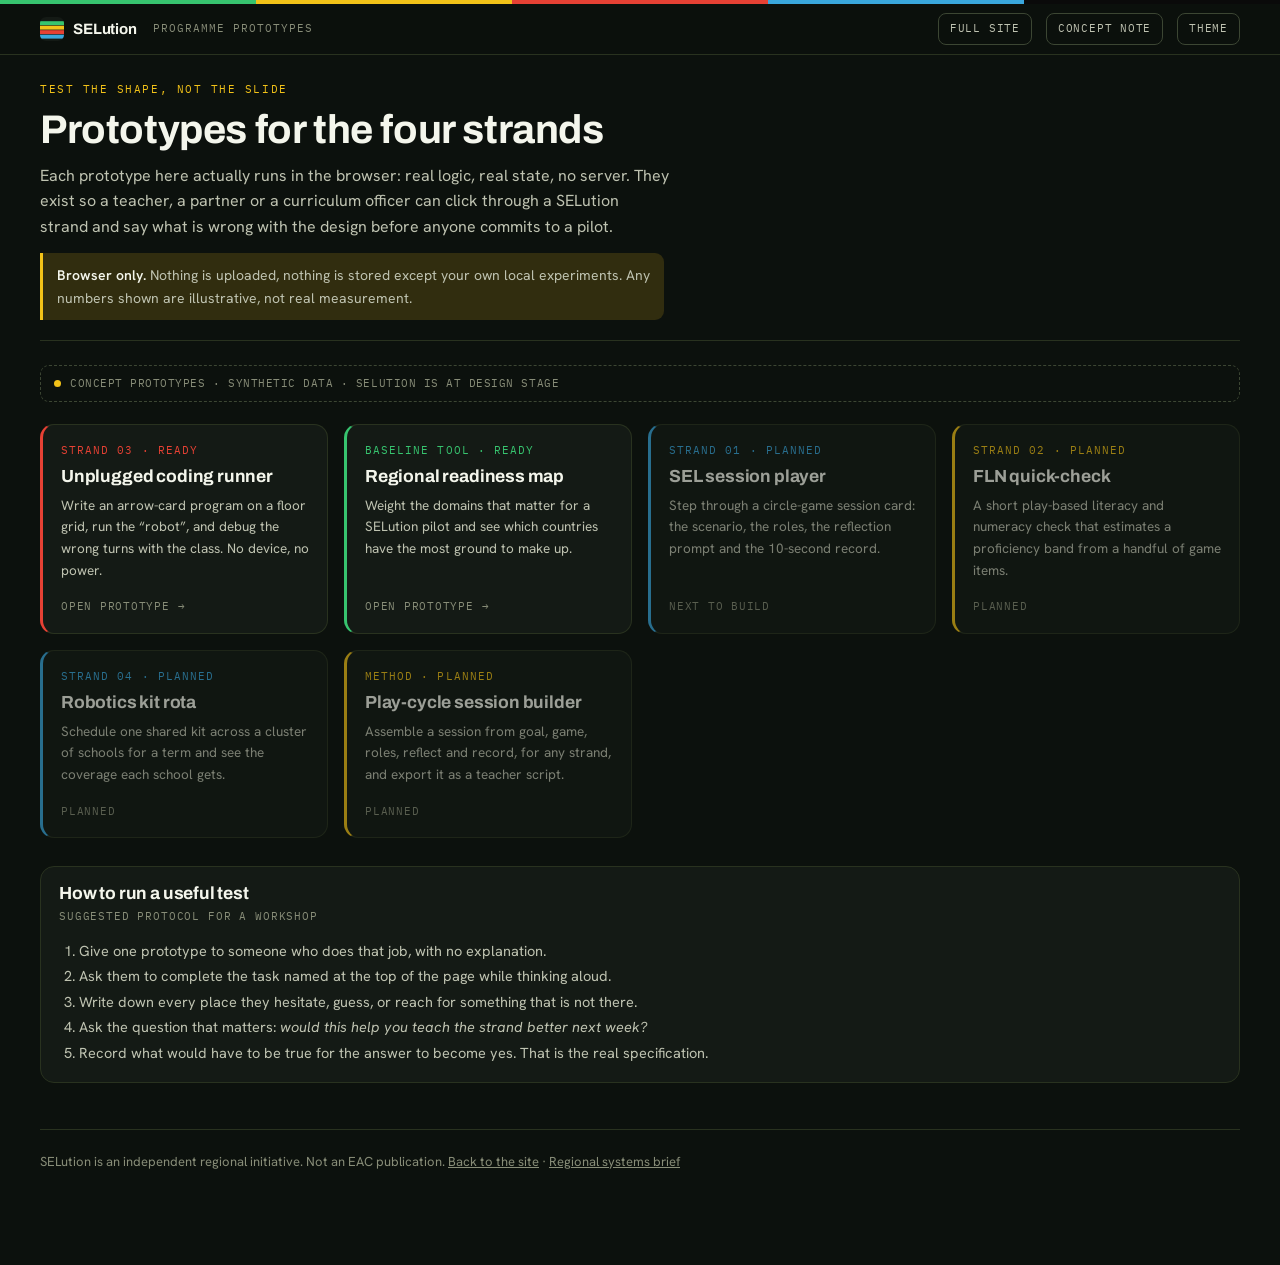
==== prototypes/index.html @ 43a7c2df "Rebrand to SELution; keep the EAC systems concept as the reference brief The offer narrows, on partn" ====
<!doctype html>
<html lang="en">
<head>
<meta charset="utf-8">
<title>Programme prototypes &middot; SELution</title>
<meta name="viewport" content="width=device-width, initial-scale=1">
<meta name="description" content="Working prototypes for the SELution strands: things a teacher or partner can actually run in a browser to test whether the programme shape is right.">
<meta name="theme-color" content="#0c110d">
<link rel="icon" href="data:image/svg+xml,%3Csvg%20xmlns='http://www.w3.org/2000/svg'%20viewBox='0%200%2040%2040'%3E%3Crect%20width='40'%20height='40'%20rx='9'%20fill='%230c110d'/%3E%3Crect%20y='6'%20width='40'%20height='5.6'%20fill='%2337c46f'/%3E%3Crect%20y='13.6'%20width='40'%20height='5.6'%20fill='%23f2c218'/%3E%3Crect%20y='21.2'%20width='40'%20height='5.6'%20fill='%23e64134'/%3E%3Crect%20y='28.8'%20width='40'%20height='5.6'%20fill='%233aa7dd'/%3E%3C/svg%3E">
<link rel="preconnect" href="https://fonts.googleapis.com">
<link rel="preconnect" href="https://fonts.gstatic.com" crossorigin>
<link rel="stylesheet" href="https://fonts.googleapis.com/css2?family=Archivo:wdth,wght@110,600;110,700;110,800&family=Hanken+Grotesk:wght@400;500;600;700&family=IBM+Plex+Mono:wght@400;500&display=swap">
<link rel="stylesheet" href="../assets/proto.css">
<style>:root{ --sa: var(--fg-gold); }</style>
</head>
<body>
<a class="skip vh" href="#app">Skip to the prototypes</a>
<div class="flagband"></div>
<header class="topbar">
  <div class="topbar-inner">
    <a class="brand" href="../index.html">
      <svg viewBox="0 0 40 40" aria-hidden="true"><rect width="40" height="40" fill="#141a15"/><rect y="7" width="40" height="6.5" fill="#37c46f"/><rect y="14.5" width="40" height="6.5" fill="#f2c218"/><rect y="22" width="40" height="6.5" fill="#e64134"/><rect y="29.5" width="40" height="6.5" fill="#3aa7dd"/></svg>
      <span>SELution</span>
    </a>
    <span class="crumb">Programme prototypes</span>
    <span class="spacer"></span>
    <a class="iconbtn" href="../index.html">Full site</a>
    <a class="iconbtn" href="../concept-note.html">Concept note</a>
    <button class="iconbtn" id="themeBtn" type="button" aria-label="Toggle light or dark theme">Theme</button>
  </div>
</header>

<main class="wrap" id="app">
  <div class="hd">
    <p class="eyebrow">Test the shape, not the slide</p>
    <h1>Prototypes for the four strands</h1>
    <p class="lede">
      Each prototype here actually runs in the browser: real logic, real state, no server. They exist
      so a teacher, a partner or a curriculum officer can click through a SELution strand and say what
      is wrong with the design before anyone commits to a pilot.
    </p>
    <p class="tests">
      <b>Browser only.</b> Nothing is uploaded, nothing is stored except your own local experiments.
      Any numbers shown are illustrative, not real measurement.
    </p>
  </div>

  <div class="synth">
    <span class="dot" aria-hidden="true"></span>
    <span>Concept prototypes &middot; synthetic data &middot; SELution is at design stage</span>
  </div>

  <div class="hub">
    <a class="hubcard" style="--bc: var(--fg-red)" href="unplugged-coding.html">
      <span class="bn">Strand 03 &middot; ready</span>
      <h3>Unplugged coding runner</h3>
      <p>Write an arrow-card program on a floor grid, run the &ldquo;robot&rdquo;, and debug the wrong turns with the class. No device, no power.</p>
      <span class="go">Open prototype &rarr;</span>
    </a>
    <a class="hubcard" style="--bc: var(--fg-green)" href="readiness-map.html">
      <span class="bn">Baseline tool &middot; ready</span>
      <h3>Regional readiness map</h3>
      <p>Weight the domains that matter for a SELution pilot and see which countries have the most ground to make up.</p>
      <span class="go">Open prototype &rarr;</span>
    </a>
    <div class="hubcard" style="--bc: var(--fg-blue); opacity:.62; cursor:default">
      <span class="bn">Strand 01 &middot; planned</span>
      <h3>SEL session player</h3>
      <p>Step through a circle-game session card: the scenario, the roles, the reflection prompt and the 10-second record.</p>
      <span class="go">Next to build</span>
    </div>
    <div class="hubcard" style="--bc: var(--fg-gold); opacity:.62; cursor:default">
      <span class="bn">Strand 02 &middot; planned</span>
      <h3>FLN quick-check</h3>
      <p>A short play-based literacy and numeracy check that estimates a proficiency band from a handful of game items.</p>
      <span class="go">Planned</span>
    </div>
    <div class="hubcard" style="--bc: var(--fg-blue); opacity:.62; cursor:default">
      <span class="bn">Strand 04 &middot; planned</span>
      <h3>Robotics kit rota</h3>
      <p>Schedule one shared kit across a cluster of schools for a term and see the coverage each school gets.</p>
      <span class="go">Planned</span>
    </div>
    <div class="hubcard" style="--bc: var(--fg-gold); opacity:.62; cursor:default">
      <span class="bn">Method &middot; planned</span>
      <h3>Play-cycle session builder</h3>
      <p>Assemble a session from goal, game, roles, reflect and record, for any strand, and export it as a teacher script.</p>
      <span class="go">Planned</span>
    </div>
  </div>

  <div class="card" style="margin-top:28px">
    <h3>How to run a useful test</h3>
    <p class="sub">Suggested protocol for a workshop</p>
    <ol style="margin:0; padding-left:20px; color:var(--ink-2); font-size:14.5px; line-height:1.75">
      <li>Give one prototype to someone who does that job, with no explanation.</li>
      <li>Ask them to complete the task named at the top of the page while thinking aloud.</li>
      <li>Write down every place they hesitate, guess, or reach for something that is not there.</li>
      <li>Ask the question that matters: <em>would this help you teach the strand better next week?</em></li>
      <li>Record what would have to be true for the answer to become yes. That is the real specification.</li>
    </ol>
  </div>

  <footer class="foot">
    <p>SELution is an independent regional initiative. Not an EAC publication.
    <a href="../index.html">Back to the site</a> &middot; <a href="../regional-brief.html">Regional systems brief</a></p>
  </footer>
</main>

<script src="../assets/proto.js"></script>
<script>EM.boot();</script>
</body>
</html>
---- assets/proto.css ----
/* ============================================================
   ELIMU MOJA / prototype workbench
   Shared design layer for the eight block prototypes.
   Same tokens and type as the main site; a leaner component set
   built for tools rather than for prose.
   ============================================================ */

:root{
  color-scheme: dark;

  --fg-green:  #37c46f;
  --fg-gold:   #f2c218;
  --fg-red:    #e64134;
  --fg-blue:   #3aa7dd;
  --fg-black:  #0a0a0a;
  --fg-ivory:  #f4efe2;

  --bg:          #0c110d;
  --surface:     #141a15;
  --surface-2:   #1b221c;
  --surface-3:   #232c24;
  --ink:         #f4f6ec;
  --ink-2:       #bfc3b1;
  --muted:       #888d78;
  --hair:        #29321f;
  --hair-strong: #3c4633;

  --good:     #37c46f;
  --warning:  #f2c218;
  --serious:  #ec835a;
  --critical: #f26a5e;

  --fg-blue-txt:  var(--fg-blue);
  --fg-green-txt: var(--fg-green);
  --fg-gold-txt:  var(--fg-gold);
  --fg-red-txt:   var(--fg-red);

  --focus: var(--fg-blue);

  --sa: var(--fg-green);
  --sa-soft: color-mix(in srgb, var(--sa) 16%, var(--bg));

  --font-display: "Archivo", "Segoe UI", system-ui, sans-serif;
  --font-body:    "Hanken Grotesk", "Segoe UI", system-ui, sans-serif;
  --font-mono:    "IBM Plex Mono", ui-monospace, "SFMono-Regular", Menlo, monospace;

  --maxw: 1240px;
  --radius: 14px;
  --radius-sm: 9px;
  --band: linear-gradient(90deg,
      var(--fg-green) 0 20%, var(--fg-gold) 20% 40%, var(--fg-red) 40% 60%,
      var(--fg-blue) 60% 80%, var(--fg-black) 80% 100%);
}

:root[data-theme="light"]{
  color-scheme: light;
  --fg-green:  #0f7d3b;
  --fg-gold:   #a9770a;
  --fg-red:    #c52d23;
  --fg-blue:   #1a76a6;
  --fg-black:  #14160f;
  --fg-ivory:  #4a4a3c;

  --bg:          #f7f7f2;
  --surface:     #ffffff;
  --surface-2:   #eeefe6;
  --surface-3:   #e4e6da;
  --ink:         #14160f;
  --ink-2:       #45483b;
  --muted:       #67695a;
  --hair:        #e0e1d2;
  --hair-strong: #cccdb9;

  --good:     #0c7a2e;
  --warning:  #9a6b00;
  --serious:  #b8511f;
  --critical: #c0271f;

  --fg-blue-txt:  #15607f;
  --fg-green-txt: #0c6631;
  --fg-gold-txt:  #7d5607;
  --fg-red-txt:   #a82219;
  --focus: #1a76a6;
  --sa-soft: color-mix(in srgb, var(--sa) 12%, var(--bg));
}

*,*::before,*::after{ box-sizing:border-box; }
[hidden]{ display:none !important; }
html{ -webkit-text-size-adjust:100%; }
body{
  margin:0; background:var(--bg); color:var(--ink);
  font-family:var(--font-body); font-size:15.5px; line-height:1.6;
  -webkit-font-smoothing:antialiased;
}
h1,h2,h3,h4{ font-family:var(--font-display); font-weight:700; line-height:1.15; margin:0; letter-spacing:-.01em; }
h1{ font-size:clamp(26px,3.4vw,40px); }
h2{ font-size:clamp(20px,2.4vw,27px); }
h3{ font-size:17.5px; }
h4{ font-size:14.5px; }
p{ margin:0 0 12px; }
a{ color:var(--fg-blue-txt); }
:focus-visible{ outline:2px solid var(--focus); outline-offset:2px; border-radius:4px; }

.vh{ position:absolute!important; width:1px; height:1px; margin:-1px; padding:0; overflow:hidden; clip-path:inset(50%); white-space:nowrap; border:0; }
a.skip:focus{ position:fixed; z-index:99; left:12px; top:12px; width:auto; height:auto; clip-path:none; margin:0;
  padding:9px 14px; background:var(--surface); border:1px solid var(--sa); border-radius:8px; color:var(--ink); text-decoration:none; }

/* ---------- chrome ---------- */
.flagband{ height:4px; background:var(--band); }
.topbar{ position:sticky; top:0; z-index:40; background:color-mix(in srgb,var(--bg) 88%, transparent);
  backdrop-filter:blur(9px); border-bottom:1px solid var(--hair); }
.topbar-inner{ max-width:var(--maxw); margin:0 auto; padding:9px 20px; display:flex; align-items:center; gap:14px; }
.brand{ display:flex; align-items:center; gap:9px; text-decoration:none; color:var(--ink); font-weight:700;
  font-family:var(--font-display); font-size:15px; letter-spacing:-.01em; flex:none; }
.brand svg{ width:24px; height:24px; border-radius:6px; display:block; }
.crumb{ font-family:var(--font-mono); font-size:11px; letter-spacing:.09em; text-transform:uppercase; color:var(--muted);
  margin-left:2px; white-space:nowrap; overflow:hidden; text-overflow:ellipsis; }
.crumb b{ color:var(--ink-2); font-weight:500; }
.spacer{ flex:1 1 auto; min-width:0; }
.iconbtn{ font:inherit; font-family:var(--font-mono); font-size:11px; letter-spacing:.07em; text-transform:uppercase;
  color:var(--ink-2); background:none; border:1px solid var(--hair-strong); border-radius:8px; padding:6px 11px;
  cursor:pointer; min-height:32px; white-space:nowrap; text-decoration:none; display:inline-flex; align-items:center; }
.iconbtn:hover{ border-color:var(--sa); color:var(--ink); }

/* ---------- page frame ---------- */
.wrap{ max-width:var(--maxw); margin:0 auto; padding:26px 20px 80px; }
.hd{ border-bottom:1px solid var(--hair); padding-bottom:20px; margin-bottom:24px; }
.eyebrow{ font-family:var(--font-mono); font-size:11px; letter-spacing:.14em; text-transform:uppercase;
  color:var(--sa); margin:0 0 8px; }
.lede{ color:var(--ink-2); max-width:70ch; margin:10px 0 0; font-size:16px; }
.tests{ margin:14px 0 0; padding:11px 14px; border-left:3px solid var(--sa); background:var(--sa-soft);
  border-radius:0 var(--radius-sm) var(--radius-sm) 0; font-size:14px; color:var(--ink-2); max-width:78ch; }
.tests b{ color:var(--ink); font-weight:600; }

.synth{ display:flex; align-items:center; gap:9px; flex-wrap:wrap; margin:0 0 22px; padding:9px 13px;
  border:1px dashed var(--hair-strong); border-radius:var(--radius-sm); font-family:var(--font-mono);
  font-size:10.5px; letter-spacing:.05em; text-transform:uppercase; color:var(--muted); }
.synth .dot{ width:7px; height:7px; border-radius:50%; background:var(--warning); flex:none; }

/* ---------- layout ---------- */
.grid{ display:grid; gap:18px; }
.grid.c2{ grid-template-columns:repeat(auto-fit,minmax(320px,1fr)); }
.grid.c3{ grid-template-columns:repeat(auto-fit,minmax(240px,1fr)); }
.grid.c4{ grid-template-columns:repeat(auto-fit,minmax(180px,1fr)); }
.grid > *{ min-width:0; }
.split{ display:grid; gap:20px; grid-template-columns:minmax(0,300px) minmax(0,1fr); align-items:start; }
@media (max-width:860px){ .split{ grid-template-columns:1fr; } }

.card{ background:var(--surface); border:1px solid var(--hair); border-radius:var(--radius); padding:17px 18px; min-width:0; }
.card.pad0{ padding:0; overflow:hidden; }
.card > h3{ margin:0 0 4px; }
.card .sub{ font-family:var(--font-mono); font-size:10.5px; letter-spacing:.08em; text-transform:uppercase;
  color:var(--muted); margin:0 0 13px; }
.panel{ background:var(--surface-2); border:1px solid var(--hair); border-radius:var(--radius-sm); padding:13px 15px; }

/* ---------- controls ---------- */
.field{ display:block; margin:0 0 13px; }
.field > .lab, .lab{ display:block; font-family:var(--font-mono); font-size:10.5px; letter-spacing:.08em;
  text-transform:uppercase; color:var(--muted); margin:0 0 5px; }
.inp, select.inp, textarea.inp{ font:inherit; font-family:var(--font-body); font-size:14.5px; width:100%;
  background:var(--surface-2); color:var(--ink); border:1px solid var(--hair-strong); border-radius:8px;
  padding:8px 11px; min-height:38px; }
select.inp{ cursor:pointer; }
textarea.inp{ min-height:84px; resize:vertical; line-height:1.5; }
.inp::placeholder{ color:var(--muted); }
.inp:focus-visible{ border-color:var(--focus); }
.inp[aria-invalid="true"]{ border-color:var(--critical); }
.hint{ font-size:12.5px; color:var(--muted); margin:5px 0 0; }
.err{ font-size:12.5px; color:var(--critical); margin:5px 0 0; min-height:0; }

.btn{ font:inherit; font-family:var(--font-body); font-weight:600; font-size:14px; cursor:pointer;
  background:var(--sa); color:#08150c; border:1px solid var(--sa); border-radius:9px; padding:9px 16px; min-height:40px; }
:root[data-theme="light"] .btn{ color:#fff; }
.btn:hover{ filter:brightness(1.08); }
.btn:disabled{ opacity:.45; cursor:not-allowed; filter:none; }
.btn.ghost{ background:none; color:var(--ink); border-color:var(--hair-strong); }
.btn.ghost:hover{ border-color:var(--sa); filter:none; }
.btn.sm{ font-size:13px; padding:6px 12px; min-height:33px; }
.btnrow{ display:flex; gap:9px; flex-wrap:wrap; align-items:center; margin-top:4px; }

.chips{ display:flex; flex-wrap:wrap; gap:7px; }
.chip{ font:inherit; font-family:var(--font-mono); font-size:11px; letter-spacing:.04em; cursor:pointer;
  background:var(--surface-2); color:var(--ink-2); border:1px solid var(--hair-strong); border-radius:20px;
  padding:5px 11px; min-height:29px; display:inline-flex; align-items:center; gap:6px; }
.chip:hover{ border-color:var(--sa); color:var(--ink); }
.chip[aria-pressed="true"]{ background:var(--sa-soft); border-color:var(--sa); color:var(--ink); }
.chip .n{ color:var(--muted); font-size:10px; }
.chip img{ width:15px; height:11px; object-fit:cover; border-radius:2px; display:block; }

.sw{ display:flex; align-items:center; gap:9px; font-size:14px; color:var(--ink-2); cursor:pointer; margin:0 0 9px; }
.sw input{ width:17px; height:17px; accent-color:var(--sa); cursor:pointer; flex:none; }

.rangerow{ display:grid; grid-template-columns:1fr auto; gap:9px; align-items:center; margin:0 0 9px; }
.rangerow input[type=range]{ width:100%; accent-color:var(--sa); cursor:pointer; }
.rangerow .v{ font-family:var(--font-mono); font-size:12px; color:var(--ink); min-width:44px; text-align:right; }

/* ---------- tabs ---------- */
.tabs{ display:flex; gap:3px; border-bottom:1px solid var(--hair); margin:0 0 18px; overflow-x:auto; }
.tabs button{ font:inherit; font-family:var(--font-mono); font-size:11.5px; letter-spacing:.07em; text-transform:uppercase;
  background:none; border:0; border-bottom:2px solid transparent; color:var(--muted); padding:9px 13px;
  cursor:pointer; white-space:nowrap; min-height:38px; }
.tabs button:hover{ color:var(--ink-2); }
.tabs button[aria-selected="true"]{ color:var(--ink); border-bottom-color:var(--sa); }

/* ---------- data display ---------- */
.kpis{ display:grid; gap:10px; grid-template-columns:repeat(auto-fit,minmax(140px,1fr)); margin:0 0 18px; }
.kpi{ background:var(--surface); border:1px solid var(--hair); border-radius:var(--radius-sm); padding:12px 14px; min-width:0; }
.kpi .k{ font-family:var(--font-mono); font-size:10px; letter-spacing:.09em; text-transform:uppercase; color:var(--muted); }
.kpi .v{ font-family:var(--font-display); font-weight:700; font-size:25px; line-height:1.1; margin-top:4px;
  font-variant-numeric:tabular-nums; }
.kpi .d{ font-size:12px; color:var(--muted); margin-top:2px; }

.tw{ overflow-x:auto; -webkit-overflow-scrolling:touch; }
table.dt{ width:100%; border-collapse:collapse; font-size:13.5px; min-width:min-content; }
table.dt caption{ text-align:left; font-family:var(--font-mono); font-size:10.5px; letter-spacing:.08em;
  text-transform:uppercase; color:var(--muted); padding:0 0 9px; }
table.dt th, table.dt td{ text-align:left; padding:8px 11px; border-bottom:1px solid var(--hair); vertical-align:top; }
table.dt thead th{ font-family:var(--font-mono); font-size:10.5px; letter-spacing:.06em; text-transform:uppercase;
  color:var(--muted); font-weight:400; white-space:nowrap; position:sticky; top:0; background:var(--surface); z-index:1; }
table.dt tbody tr:hover{ background:var(--surface-2); }
table.dt td.num, table.dt th.num{ text-align:right; font-family:var(--font-mono); font-variant-numeric:tabular-nums; }
table.dt th[aria-sort]{ cursor:pointer; }
table.dt th[aria-sort]:hover{ color:var(--ink); }
table.dt th[aria-sort="ascending"]::after{ content:" \2191"; color:var(--sa); }
table.dt th[aria-sort="descending"]::after{ content:" \2193"; color:var(--sa); }
table.dt tr.tot td{ border-top:2px solid var(--hair-strong); border-bottom:0; font-weight:600; }

.bar{ height:9px; background:var(--surface-3); border-radius:5px; overflow:hidden; min-width:60px; }
.bar > i{ display:block; height:100%; background:var(--sa); border-radius:5px; transition:width .35s ease; }
.barlbl{ display:grid; grid-template-columns:minmax(80px,auto) 1fr minmax(48px,auto); gap:10px; align-items:center;
  margin:0 0 8px; font-size:13.5px; }
.barlbl .n{ font-family:var(--font-mono); font-variant-numeric:tabular-nums; font-size:12.5px; text-align:right; color:var(--ink); }

.pill{ display:inline-flex; align-items:center; gap:5px; font-family:var(--font-mono); font-size:10.5px;
  letter-spacing:.05em; text-transform:uppercase; padding:3px 9px; border-radius:20px;
  border:1px solid var(--hair-strong); color:var(--ink-2); white-space:nowrap; }
.pill.ok{ color:var(--good); border-color:color-mix(in srgb,var(--good) 45%, transparent); }
.pill.warn{ color:var(--warning); border-color:color-mix(in srgb,var(--warning) 45%, transparent); }
.pill.bad{ color:var(--critical); border-color:color-mix(in srgb,var(--critical) 45%, transparent); }
.pill.info{ color:var(--fg-blue-txt); border-color:color-mix(in srgb,var(--fg-blue) 45%, transparent); }
.pill::before{ content:""; width:6px; height:6px; border-radius:50%; background:currentColor; flex:none; }
.pill.plain::before{ display:none; }

.note{ font-size:13px; color:var(--muted); border-top:1px solid var(--hair); margin-top:18px; padding-top:13px; }
.note b{ color:var(--ink-2); font-weight:600; }

.empty{ text-align:center; color:var(--muted); padding:34px 18px; font-size:14px; }

.log{ font-family:var(--font-mono); font-size:12px; line-height:1.75; color:var(--ink-2);
  background:var(--surface-2); border:1px solid var(--hair); border-radius:var(--radius-sm);
  padding:11px 13px; max-height:220px; overflow:auto; margin:0; white-space:pre-wrap; word-break:break-word; }
.log .t{ color:var(--muted); }
.log .ok{ color:var(--good); } .log .no{ color:var(--critical); } .log .hl{ color:var(--sa); }

/* charts */
.chart{ display:block; width:100%; height:auto; }
.chart .ax{ stroke:var(--hair-strong); stroke-width:1; }
.chart .gl{ stroke:var(--hair); stroke-width:1; }
.chart .tx{ font-family:var(--font-mono); font-size:9.5px; fill:var(--muted); }
.chart .ln{ fill:none; stroke-width:2; stroke-linecap:round; stroke-linejoin:round; }
.chart .pt{ stroke:var(--surface); stroke-width:1.5; }

.legend{ display:flex; flex-wrap:wrap; gap:5px 15px; margin-top:11px; font-size:12.5px; color:var(--ink-2); }
.legend span{ display:inline-flex; align-items:center; gap:6px; }
.legend i{ width:11px; height:3px; border-radius:2px; flex:none; }

/* ---------- hub ---------- */
.hub{ display:grid; gap:16px; grid-template-columns:repeat(auto-fit,minmax(280px,1fr)); }
.hubcard{ display:flex; flex-direction:column; gap:8px; text-decoration:none; color:inherit;
  background:var(--surface); border:1px solid var(--hair); border-left:3px solid var(--bc,var(--fg-green));
  border-radius:var(--radius); padding:17px 18px; transition:border-color .15s, transform .15s; }
.hubcard:hover{ border-color:var(--hair-strong); border-left-color:var(--bc,var(--fg-green)); transform:translateY(-2px); }
.hubcard .bn{ font-family:var(--font-mono); font-size:10.5px; letter-spacing:.1em; text-transform:uppercase;
  color:var(--bc,var(--fg-green)); }
.hubcard h3{ margin:0; }
.hubcard p{ margin:0; font-size:13.5px; color:var(--ink-2); }
.hubcard .go{ margin-top:auto; padding-top:9px; font-family:var(--font-mono); font-size:11px;
  letter-spacing:.07em; text-transform:uppercase; color:var(--muted); }
.hubcard:hover .go{ color:var(--bc,var(--fg-green)); }

.protonav{ display:flex; gap:7px; flex-wrap:wrap; margin:0 0 22px; }
.protonav a{ font-family:var(--font-mono); font-size:11px; letter-spacing:.05em; text-decoration:none;
  color:var(--muted); border:1px solid var(--hair); border-radius:7px; padding:5px 9px; }
.protonav a:hover{ color:var(--ink); border-color:var(--hair-strong); }
.protonav a[aria-current="page"]{ color:var(--ink); border-color:var(--sa); background:var(--sa-soft); }

footer.foot{ border-top:1px solid var(--hair); margin-top:46px; padding:22px 0 0; font-size:13px; color:var(--muted); }
footer.foot a{ color:var(--muted); }

@media (prefers-reduced-motion: reduce){
  *{ transition-duration:.01ms!important; animation-duration:.01ms!important; }
  .hubcard:hover{ transform:none; }
}
@media print{
  .topbar,.protonav,.btnrow,.synth{ display:none!important; }
  body{ background:#fff; color:#000; }
  .card{ break-inside:avoid; border-color:#bbb; }
}
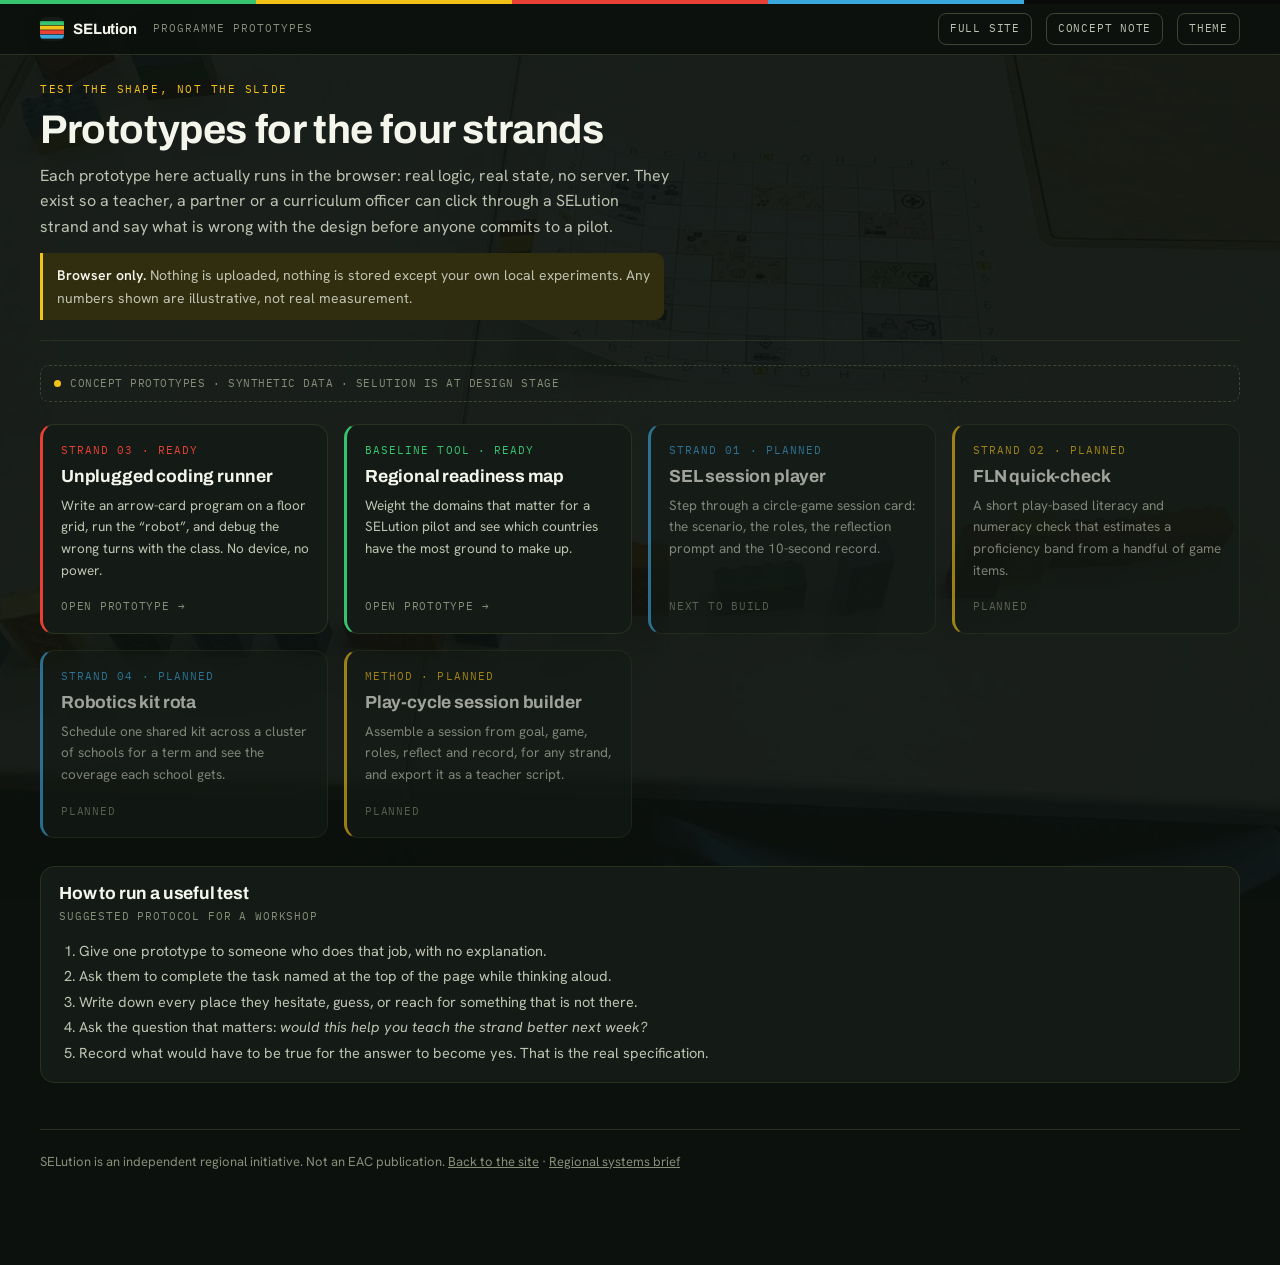
==== commit 4912cbb6: "Landing hero as video; a background image on every other page; clickable strand badges - The hero ba" ====
--- a/prototypes/index.html
+++ b/prototypes/index.html
@@ -11,7 +11,8 @@
 <link rel="preconnect" href="https://fonts.gstatic.com" crossorigin>
 <link rel="stylesheet" href="https://fonts.googleapis.com/css2?family=Archivo:wdth,wght@110,600;110,700;110,800&family=Hanken+Grotesk:wght@400;500;600;700&family=IBM+Plex+Mono:wght@400;500&display=swap">
 <link rel="stylesheet" href="../assets/proto.css">
-<style>:root{ --sa: var(--fg-gold); }</style>
+<style>:root{ --sa: var(--fg-gold); }
+  :root{ --page-bg: url("gallery/coding-grid.jpg"); }</style>
 </head>
 <body>
 <a class="skip vh" href="#app">Skip to the prototypes</a>
--- a/assets/proto.css
+++ b/assets/proto.css
@@ -86,12 +86,15 @@
 
 *,*::before,*::after{ box-sizing:border-box; }
 [hidden]{ display:none !important; }
-html{ -webkit-text-size-adjust:100%; }
+html{ -webkit-text-size-adjust:100%; background:var(--bg); }
 body{
-  margin:0; background:var(--bg); color:var(--ink);
+  margin:0; background:transparent; color:var(--ink); position:relative;
   font-family:var(--font-body); font-size:15.5px; line-height:1.6;
   -webkit-font-smoothing:antialiased;
 }
+body::before{ content:""; position:fixed; inset:0; z-index:-1; pointer-events:none;
+  background:var(--page-bg, none) center / cover no-repeat; opacity:.09; }
+@media (prefers-reduced-motion: no-preference){ body::before{ background-attachment:fixed; } }
 h1,h2,h3,h4{ font-family:var(--font-display); font-weight:700; line-height:1.15; margin:0; letter-spacing:-.01em; }
 h1{ font-size:clamp(26px,3.4vw,40px); }
 h2{ font-size:clamp(20px,2.4vw,27px); }
@@ -109,7 +112,7 @@
 .flagband{ height:4px; background:var(--band); }
 .topbar{ position:sticky; top:0; z-index:40; background:color-mix(in srgb,var(--bg) 88%, transparent);
   backdrop-filter:blur(9px); border-bottom:1px solid var(--hair); }
-.topbar-inner{ max-width:var(--maxw); margin:0 auto; padding:9px 20px; display:flex; align-items:center; gap:14px; }
+.topbar-inner{ max-width:var(--maxw); margin:0 auto; padding:9px 20px; display:flex; flex-wrap:wrap; align-items:center; gap:10px 14px; }
 .brand{ display:flex; align-items:center; gap:9px; text-decoration:none; color:var(--ink); font-weight:700;
   font-family:var(--font-display); font-size:15px; letter-spacing:-.01em; flex:none; }
 .brand svg{ width:24px; height:24px; border-radius:6px; display:block; }
@@ -144,6 +147,7 @@
 .grid.c4{ grid-template-columns:repeat(auto-fit,minmax(180px,1fr)); }
 .grid > *{ min-width:0; }
 .split{ display:grid; gap:20px; grid-template-columns:minmax(0,300px) minmax(0,1fr); align-items:start; }
+.split > *{ min-width:0; }
 @media (max-width:860px){ .split{ grid-template-columns:1fr; } }
 
 .card{ background:var(--surface); border:1px solid var(--hair); border-radius:var(--radius); padding:17px 18px; min-width:0; }
@@ -190,8 +194,8 @@
 .sw{ display:flex; align-items:center; gap:9px; font-size:14px; color:var(--ink-2); cursor:pointer; margin:0 0 9px; }
 .sw input{ width:17px; height:17px; accent-color:var(--sa); cursor:pointer; flex:none; }
 
-.rangerow{ display:grid; grid-template-columns:1fr auto; gap:9px; align-items:center; margin:0 0 9px; }
-.rangerow input[type=range]{ width:100%; accent-color:var(--sa); cursor:pointer; }
+.rangerow{ display:grid; grid-template-columns:minmax(0,1fr) auto; gap:9px; align-items:center; margin:0 0 9px; min-width:0; }
+.rangerow input[type=range]{ width:100%; min-width:0; accent-color:var(--sa); cursor:pointer; }
 .rangerow .v{ font-family:var(--font-mono); font-size:12px; color:var(--ink); min-width:44px; text-align:right; }
 
 /* ---------- tabs ---------- */
@@ -210,7 +214,7 @@
   font-variant-numeric:tabular-nums; }
 .kpi .d{ font-size:12px; color:var(--muted); margin-top:2px; }
 
-.tw{ overflow-x:auto; -webkit-overflow-scrolling:touch; }
+.tw{ overflow-x:auto; -webkit-overflow-scrolling:touch; min-width:0; max-width:100%; }
 table.dt{ width:100%; border-collapse:collapse; font-size:13.5px; min-width:min-content; }
 table.dt caption{ text-align:left; font-family:var(--font-mono); font-size:10.5px; letter-spacing:.08em;
   text-transform:uppercase; color:var(--muted); padding:0 0 9px; }
